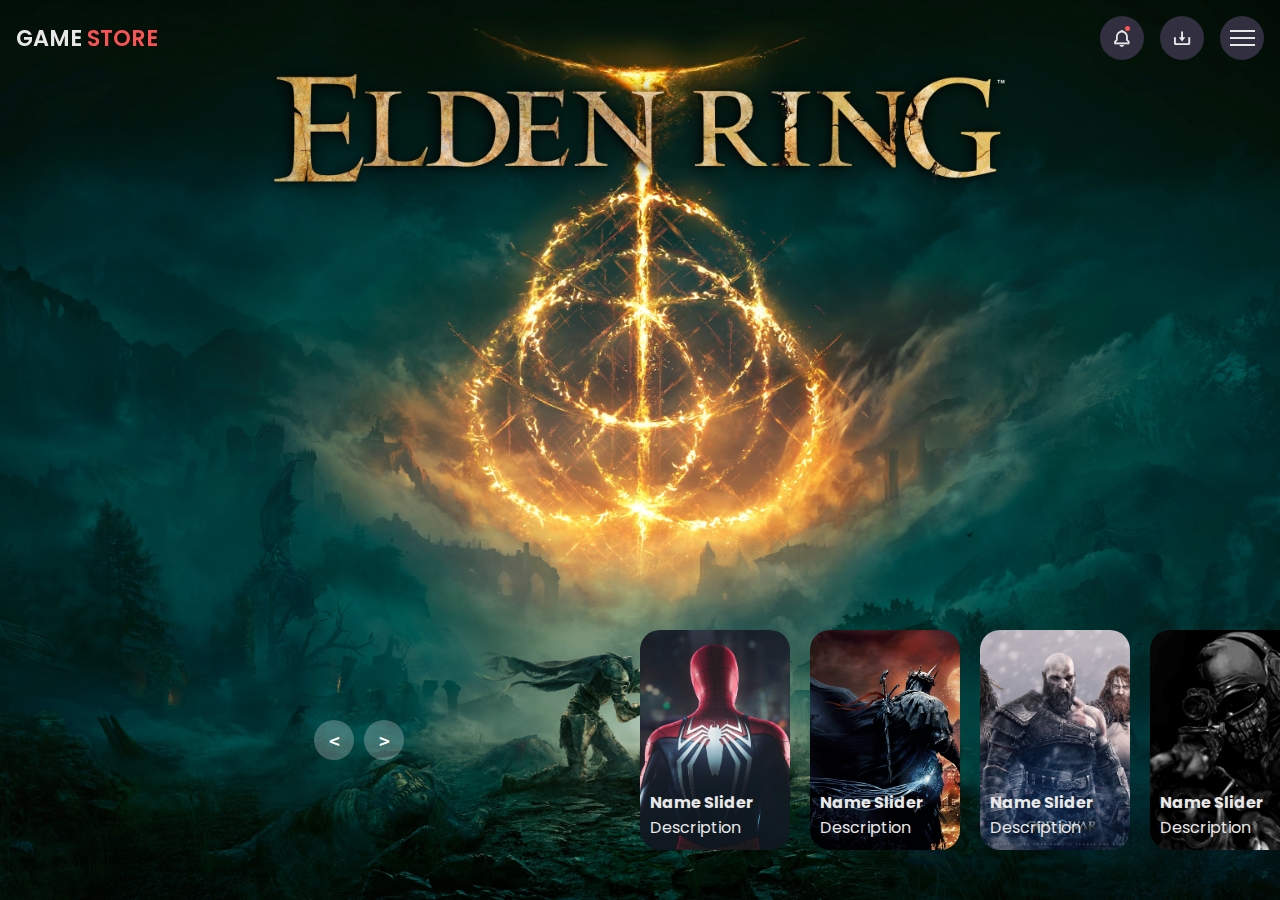
==== index.html @ dc281583 "Miner Changes" ====
<!DOCTYPE html>
<html lang="en">
  <head>
    <meta charset="UTF-8" />
    <meta name="viewport" content="width=device-width, initial-scale=1.0" />
    <title>Game Store</title>
    <!-- Fav Icon -->
    <link rel="icon" href="img/favicon.ico" type="image/x-icon" />
    <!-- Main CSS -->
    <link rel="stylesheet" href="css/style.css" />
    <!-- Box Icons -->
    <link
      href="https://unpkg.com/boxicons@2.1.4/css/boxicons.min.css"
      rel="stylesheet"
    />
  </head>
  <body>
    <header>
      <!-- Nav Bar -->
      <div class="nav container">
        <!-- Logo -->
        <a href="index.html" class="logo">Game <span>Store</span></a>
        <div class="nav-icons">
          <i class="bx bx-bell bx-tada" id="bell-icon"><span></span></i>
          <i class="bx bx-download"></i>
          <div class="menu-icon">
            <div class="line1"></div>
            <div class="line2"></div>
            <div class="line3"></div>
          </div>
        </div>
        <!-- Menu -->
        <div class="menu">
          <img src="img/gta6.png" alt="menu" />
          <div class="navbar">
            <li><a href="index.html">Home</a></li>
            <li><a href="#trending">Trending</a></li>
            <li><a href="#new">New Games</a></li>
            <li><a href="#action">Action Games</a></li>
            <li><a href="#contact">Contact US</a></li>
          </div>
        </div>
        <!-- Notification -->
        <div class="notification">
          <div class="notification-box">
            <i class="bx bxs-check-circle"></i>
            <p>Congratulation, your game download successfully.</p>
          </div>
          <div class="notification-box box-color">
            <i class="bx bxs-x-circle"></i>
            <p>Could not apply changes.</p>
          </div>
        </div>
      </div>
    </header>

    <!-- carousel -->
    <div class="carousel">
      <!-- list item -->
      <div class="list">
        <div class="item">
          <img src="img/img1.jpg" />
          <div class="content">
            <div class="author">Elden</div>
            <div class="title">Elden Ring</div>
            <div class="topic">RPG</div>
            <div class="des">
              <!-- lorem 50 -->
              Lorem ipsum dolor, sit amet consectetur adipisicing elit. Ut
              sequi, rem magnam nesciunt minima placeat, itaque eum neque
              officiis unde, eaque optio ratione aliquid assumenda facere ab et
            </div>
            <div class="buttons">
              <button>PURCHASE</button>
              <button>SEE MORE</button>
            </div>
          </div>
        </div>
        <div class="item">
          <img src="img/img2.jpg" />
          <div class="content">
            <div class="author">Sony</div>
            <div class="title">Spider Man 2</div>
            <div class="topic">Story</div>
            <div class="des">
              Lorem ipsum dolor, sit amet consectetur adipisicing elit. Ut
              sequi, rem magnam nesciunt minima placeat, itaque eum neque
              officiis unde, eaque optio ratione aliquid assumenda facere ab et
            </div>
            <div class="buttons">
              <button>PURCHASE</button>
              <button>SEE MORE</button>
            </div>
          </div>
        </div>
        <div class="item">
          <img src="img/img3.jpg" />
          <div class="content">
            <div class="author">Dark</div>
            <div class="title">Dark World</div>
            <div class="topic">Action</div>
            <div class="des">
              Lorem ipsum dolor, sit amet consectetur adipisicing elit. Ut
              sequi, rem magnam nesciunt minima placeat, itaque eum neque
              officiis unde, eaque optio ratione aliquid assumenda facere ab et
            </div>
            <div class="buttons">
              <button>PURCHASE</button>
              <button>SEE MORE</button>
            </div>
          </div>
        </div>
        <div class="item">
          <img src="img/img4.jpg" />
          <div class="content">
            <div class="author">War</div>
            <div class="title">God Of War</div>
            <div class="topic">Story</div>
            <div class="des">
              Lorem ipsum dolor, sit amet consectetur adipisicing elit. Ut
              sequi, rem magnam nesciunt minima placeat, itaque eum neque
              officiis unde, eaque optio ratione aliquid assumenda facere ab et
            </div>
            <div class="buttons">
              <button>PURCHASE</button>
              <button>SEE MORE</button>
            </div>
          </div>
        </div>
        <div class="item">
          <img src="img/img5.jpg" />
          <div class="content">
            <div class="author">Microsoft</div>
            <div class="title">Call Of Duty</div>
            <div class="topic">FPS</div>
            <div class="des">
              <!-- lorem 50 -->
              Lorem ipsum dolor, sit amet consectetur adipisicing elit. Ut
              sequi, rem magnam nesciunt minima placeat, itaque eum neque
              officiis unde, eaque optio ratione aliquid assumenda facere ab et
            </div>
            <div class="buttons">
              <button>PURCHASE</button>
              <button>SEE MORE</button>
            </div>
          </div>
        </div>
      </div>
      <!-- list thumnail -->
      <div class="thumbnail">
        <div class="item">
          <img src="img/img1.jpg" />
          <div class="content">
            <div class="title">Name Slider</div>
            <div class="description">Description</div>
          </div>
        </div>
        <div class="item">
          <img src="img/img2.jpg" />
          <div class="content">
            <div class="title">Name Slider</div>
            <div class="description">Description</div>
          </div>
        </div>
        <div class="item">
          <img src="img/img3.jpg" />
          <div class="content">
            <div class="title">Name Slider</div>
            <div class="description">Description</div>
          </div>
        </div>
        <div class="item">
          <img src="img/img4.jpg" />
          <div class="content">
            <div class="title">Name Slider</div>
            <div class="description">Description</div>
          </div>
        </div>
        <div class="item">
          <img src="img/img5.jpg" />
          <div class="content">
            <div class="title">Name Slider</div>
            <div class="description">Description</div>
          </div>
        </div>
      </div>
      <!-- next prev -->

      <div class="arrows">
        <button id="prev"><</button>
        <button id="next">></button>
      </div>
      <!-- time running -->
      <div class="time"></div>
    </div>

    <script src="js/main.js"></script>
    <script src="js/slider.js"></script>
  </body>
</html>
---- css/style.css ----
/* Google Fonts */
@import url("https://fonts.googleapis.com/css2?family=Poppins:wght@400;500;600;700&display=swap");

.poppins-regular {
  font-family: "Poppins", sans-serif;
  font-weight: 400;
  font-style: normal;
}

.poppins-medium {
  font-family: "Poppins", sans-serif;
  font-weight: 500;
  font-style: normal;
}

.poppins-semibold {
  font-family: "Poppins", sans-serif;
  font-weight: 600;
  font-style: normal;
}

.poppins-bold {
  font-family: "Poppins", sans-serif;
  font-weight: 700;
  font-style: normal;
}

* {
  font-family: "poppins", sans-serif;
  margin: 0;
  padding: 0;
  scroll-behavior: smooth scroll;
  box-sizing: border-box;
  list-style: none;
  text-decoration: none;
  scroll-padding: 2rem;
}
::selection {
  color: var(--text-color);
  background: var(--main-color);
}

:root {
  --main-color: #fa5353;
  --dark-color: #15182b;
  --light-color: #322f40;
  --text-color: hsl(0, 0%, 91%);
}

img {
  width: 100%;
}

body {
  color: var(--text-color);
  background: var(--dark-color);
}

.container {
  max-width: 1750px;
  margin: auto;
  width: 100%;
}
/* Header */
header {
  position: fixed;
  top: 0;
  left: 0;
  width: 100%;
  background: transparent;
  z-index: 100;
}
/* Nav */
.nav {
  display: flex;
  align-items: center;
  justify-content: center;
  padding: 16px;
}
/* Logo */
.logo {
  font-size: 1.4rem;
  font-weight: 600;
  color: var(--text-color);
  text-transform: uppercase;
  margin: 0 auto 0 0;
}
.logo span {
  color: var(--main-color);
}
/* Nav Icons */
.nav-icons {
  display: flex;
  align-items: center;
  column-gap: 1rem;
}
.nav-icons .bx {
  font-size: 20px;
  height: 44px;
  width: 44px;
  display: grid;
  place-items: center;
  color: var(--text-color);
  background: var(--light-color);
  border-radius: 50%;
  cursor: pointer;
}
#bell-icon {
  position: relative;
}
#bell-icon span {
  content: "";
  width: 5px;
  height: 5px;
  border-radius: 50%;
  background: var(--main-color);
  position: absolute;
  top: 10px;
  right: 14px;
}
/* Menu Icon */
.menu-icon {
  display: flex;
  flex-direction: column;
  align-items: center;
  justify-content: center;
  row-gap: 5px;
  height: 44px;
  width: 44px;
  border-radius: 50%;
  background: var(--light-color);
  cursor: pointer;
  z-index: 200;
  transition: 0.3s;
}
.menu-icon div {
  display: block;
  background: var(--text-color);
  height: 2px;
  width: 25px;
  transform: 0.3s;
}
.move .line1 {
  transform: rotate(-45deg) translate(-5px, 5px);
}
.move .line2 {
  opacity: 0;
}
.move .line3 {
  transform: rotate(45deg) translate(-5px, -5px);
}
/* Menu */

.menu {
  position: fixed;
  left: 0;
  top: 0;
  width: 100%;
  height: 100vh;
  background: rgba(0, 0, 14, 0.9);
  z-index: 106;
  display: flex;
  align-items: center;
  justify-content: space-between;
  transition: 0.5s;
  clip-path: circle(0% at 100% 0%);
}
.menu.active {
  clip-path: circle(144% at 100% 0%);
}
.menu img {
  width: 1600px;
}
.navbar {
  display: grid;
  row-gap: 1rem;
  text-align: right;
  padding-right: 2rem;
}
.navbar a {
  font-size: 1.6rem;
  color: var(--text-color);
  font-weight: 500;
  transition: 0.2s;
}
.navbar a:hover {
  border-bottom: 4px solid var(--main-color);
  font-size: 1.8rem;
}
/* Notification */
.notification {
  position: absolute;
  top: 110%;
  right: 5rem;
  background: var(--light-color);
  width: 300px;
  height: 350px;
  border-radius: 0.5rem;
  padding: 10px;
  display: flex;
  flex-direction: column;
  row-gap: 1rem;
  clip-path: circle(0% at 100% 0%);
}
.notification.active {
  clip-path: circle(144% at 100% 0%);
  transition: 0.3s;
}
.notification-box {
  display: flex;
  align-items: baseline;
  column-gap: 1rem;
  border-radius: 0.5rem;
  background: var(--dark-color);
  padding: 10px;
}
.notification-box .bx {
  color: #faf102;
}
.box-color {
  background: hsla(0, 0%, 100%, 0.4);
}
.box-color .bx {
  color: var(--main-color);
}
/* Carousel */

.carousel {
  width: 100vw;
  height: 100vh;
  overflow: hidden;
  position: relative;
}
.carousel .list .item {
  position: absolute;
  inset: 0 0 0 0;
}
.carousel .list .item img {
  width: 100%;
  height: 100%;
  object-fit: cover;
}
.carousel .list .item .content {
  position: absolute;
  top: 20%;
  width: 1140px;
  max-width: 80%;
  left: 50%;
  transform: translateX(-50%);
  padding-right: 30%;
  box-sizing: border-box;
  color: #fff;
  text-shadow: 0 5px 10px #0004;
}
.carousel .list .item .content .author {
  font-weight: bold;
  letter-spacing: 10px;
}
.carousel .list .item .content .topic,
.carousel .list .item .content .title {
  font-weight: bold;
  font-size: 5em;
  list-style: 1.3em;
}
.carousel .list .item .content .topic {
  color: var(--main-color);
}
.carousel .list .item .content .buttons {
  display: grid;
  grid-template-columns: repeat(2, 130px);
  grid-template-rows: 40px;
  gap: 5px;
  margin-top: 20px;
}
.carousel .list .item .content button {
  border: none;
  background-color: #eee;
  letter-spacing: 3px;
  font-family: poppins, serif;
  font-weight: 500;
}
.carousel .list .item .content button:nth-child(2) {
  background-color: transparent;
  color: #eee;
  border: 1px solid #eee;
}
/* Thumbnail */
.thumbnail {
  position: absolute;
  bottom: 50px;
  left: 50%;
  width: max-content;
  z-index: 50;
  display: flex;
  gap: 20px;
}
.thumbnail .item {
  width: 150px;
  height: 220px;
  flex-shrink: 0;
  position: relative;
}
.thumbnail .item img {
  width: 100%;
  height: 100%;
  object-fit: cover;
  border-radius: 20px;
}
.thumbnail .item .content {
  position: absolute;
  bottom: 10px;
  left: 10px;
  right: 10px;
}
.thumbnail .item .content .title {
  font-weight: bold;
}
/* Arrows */

.arrows {
  position: absolute;
  top: 80%;
  right: 52%;
  width: 300px;
  max-width: 30%;
  display: flex;
  gap: 10px;
  align-items: center;
}
.arrows button {
  width: 40px;
  height: 40px;
  border-radius: 50%;
  background-color: #eee4;
  border: none;
  font-family: monospace, serif;
  color: #fff;
  font-weight: bold;
  font-size: large;
  transition: 0.5s;
  z-index: 100;
}
.arrows button:hover {
  background-color: #eee;
  color: #555;
}
/* animation */
.carousel .list .item:nth-child(1) {
  z-index: 1;
}

/* animation text in first item */

.carousel .list .item:nth-child(1) .content .author,
.carousel .list .item:nth-child(1) .content .title,
.carousel .list .item:nth-child(1) .content .topic,
.carousel .list .item:nth-child(1) .content .des,
.carousel .list .item:nth-child(1) .content .buttons
{
    transform: translateY(50px);
    filter: blur(20px);
    opacity: 0;
    animation: showContent .5s 1s linear 1 forwards;
}
@keyframes showContent{
    to{
        transform: translateY(0px);
        filter: blur(0px);
        opacity: 1;
    }
}
.carousel .list .item:nth-child(1) .content .title{
    animation-delay: 1.2s!important;
}
.carousel .list .item:nth-child(1) .content .topic{
    animation-delay: 1.4s!important;
}
.carousel .list .item:nth-child(1) .content .des{
    animation-delay: 1.6s!important;
}
.carousel .list .item:nth-child(1) .content .buttons{
    animation-delay: 1.8s!important;
}
/* create animation when next click */
.carousel.next .list .item:nth-child(1) img{
    width: 150px;
    height: 220px;
    position: absolute;
    bottom: 50px;
    left: 50%;
    border-radius: 30px;
    animation: showImage .5s linear 1 forwards;
}
@keyframes showImage{
    to{
        bottom: 0;
        left: 0;
        width: 100%;
        height: 100%;
        border-radius: 0;
    }
}

.carousel.next .thumbnail .item:nth-last-child(1){
    overflow: hidden;
    animation: showThumbnail .5s linear 1 forwards;
}
.carousel.prev .list .item img{
    z-index: 100;
}
@keyframes showThumbnail{
    from{
        width: 0;
        opacity: 0;
    }
}
.carousel.next .thumbnail{
    animation: effectNext .5s linear 1 forwards;
}

@keyframes effectNext{
    from{
        transform: translateX(150px);
    }
}

/* running time */

.carousel .time{
    position: absolute;
    z-index: 1000;
    width: 0%;
    height: 3px;
    background-color: #f1683a;
    left: 0;
    top: 0;
}

.carousel.next .time,
.carousel.prev .time{
    animation: runningTime 3s linear 1 forwards;
}
@keyframes runningTime{
    from{ width: 100%}
    to{width: 0}
}


/* prev click */

.carousel.prev .list .item:nth-child(2){
    z-index: 2;
}

.carousel.prev .list .item:nth-child(2) img{
    animation: outFrame 0.5s linear 1 forwards;
    position: absolute;
    bottom: 0;
    left: 0;
}
@keyframes outFrame{
    to{
        width: 150px;
        height: 220px;
        bottom: 50px;
        left: 50%;
        border-radius: 20px;
    }
}

.carousel.prev .thumbnail .item:nth-child(1){
    overflow: hidden;
    opacity: 0;
    animation: showThumbnail .5s linear 1 forwards;
}
.carousel.next .arrows button,
.carousel.prev .arrows button{
    pointer-events: none;
}
.carousel.prev .list .item:nth-child(2) .content .author,
.carousel.prev .list .item:nth-child(2) .content .title,
.carousel.prev .list .item:nth-child(2) .content .topic,
.carousel.prev .list .item:nth-child(2) .content .des,
.carousel.prev .list .item:nth-child(2) .content .buttons
{
    animation: contentOut 1.5s linear 1 forwards!important;
}

@keyframes contentOut{
    to{
        transform: translateY(-150px);
        filter: blur(20px);
        opacity: 0;
    }
}
@media screen and (max-width: 678px) {
    .carousel .list .item .content{
        padding-right: 0;
    }
    .carousel .list .item .content .title{
        font-size: 30px;
    }
}
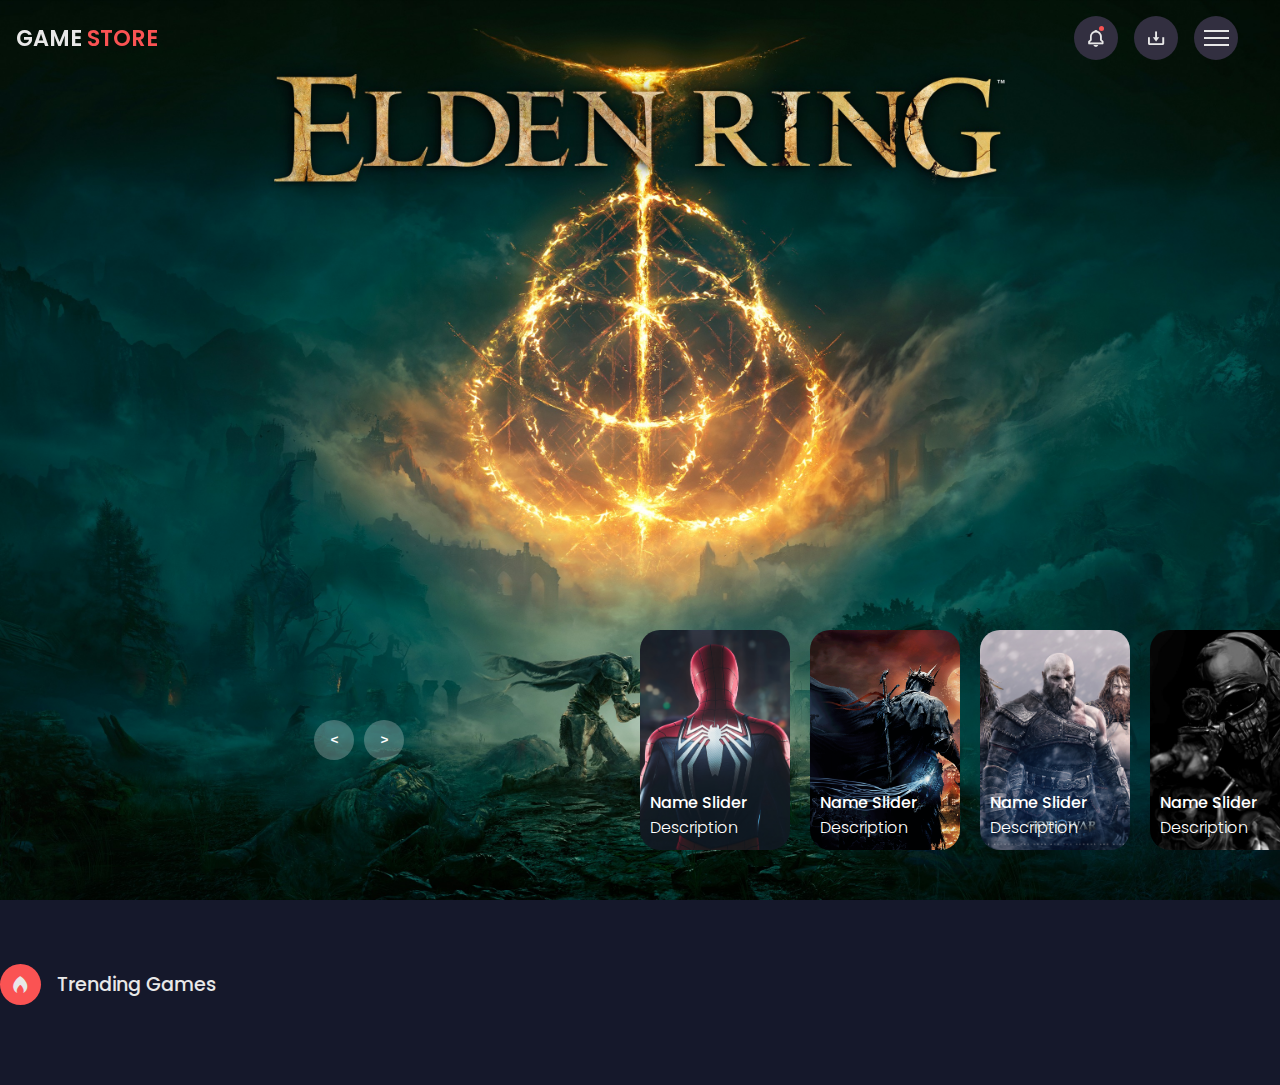
==== commit 24249a40: "glassphorphism" ====
--- a/index.html
+++ b/index.html
@@ -16,7 +16,7 @@
   </head>
   <body>
     <header>
-      <!-- Nav Bar -->
+      <!-- Nav Bar Section Start -->
       <div class="nav container">
         <!-- Logo -->
         <a href="index.html" class="logo">Game <span>Store</span></a>
@@ -54,6 +54,9 @@
       </div>
     </header>
 
+    <!-- Nav Bar Section End -->
+
+    <!-- Home Section Start -->
     <!-- carousel -->
     <div class="carousel">
       <!-- list item -->
@@ -194,6 +197,24 @@
       <div class="time"></div>
     </div>
 
+    <!-- Home Section End -->
+
+    <!-- Trending Section Start -->
+
+    <section class="trending container" id="trending">
+      <div class="heading">
+        <i class="bx bxs-flame"></i>
+        <h2>Trending Games</h2>
+      </div>
+      <!-- Content -->
+       <div class="trending-context">
+         
+       </div>
+
+    </section>    
+
+    <!-- Trending Section End -->
+    
     <script src="js/main.js"></script>
     <script src="js/slider.js"></script>
   </body>
--- a/css/style.css
+++ b/css/style.css
@@ -1,30 +1,11 @@
-/* Google Fonts */
-@import url("https://fonts.googleapis.com/css2?family=Poppins:wght@400;500;600;700&display=swap");
-
-.poppins-regular {
-  font-family: "Poppins", sans-serif;
-  font-weight: 400;
-  font-style: normal;
-}
-
-.poppins-medium {
-  font-family: "Poppins", sans-serif;
-  font-weight: 500;
-  font-style: normal;
-}
-
-.poppins-semibold {
-  font-family: "Poppins", sans-serif;
-  font-weight: 600;
-  font-style: normal;
-}
-
-.poppins-bold {
-  font-family: "Poppins", sans-serif;
-  font-weight: 700;
-  font-style: normal;
-}
-
+@import url("https://fonts.googleapis.com/css2?family=Poppins:ital,wght@0,100;0,200;0,300;0,400;0,500;0,600;0,700;0,800;0,900;1,100;1,200;1,300;1,400;1,500;1,600;1,700;1,800;1,900&display=swap");
+/* body {
+  margin: 0;
+  background-color: #000;
+  color: #eee;
+  font-family: Poppins;
+  font-size: 12px;
+} */
 * {
   font-family: "poppins", sans-serif;
   margin: 0;
@@ -33,39 +14,41 @@
   box-sizing: border-box;
   list-style: none;
   text-decoration: none;
-  scroll-padding: 2rem;
+  scroll-padding-top: 2rem;
 }
 ::selection {
   color: var(--text-color);
   background: var(--main-color);
 }
-
 :root {
   --main-color: #fa5353;
   --dark-color: #15182b;
   --light-color: #322f40;
   --text-color: hsl(0, 0%, 91%);
 }
-
+a{
+    text-decoration: none;
+}
+section {
+  padding: 4rem 0 3rem;
+}
 img {
   width: 100%;
 }
-
 body {
   color: var(--text-color);
   background: var(--dark-color);
 }
-
 .container {
   max-width: 1750px;
   margin: auto;
   width: 100%;
 }
-/* Header */
 header {
   position: fixed;
   top: 0;
   left: 0;
+  max-width: 98%;
   width: 100%;
   background: transparent;
   z-index: 100;
@@ -157,7 +140,12 @@
   top: 0;
   width: 100%;
   height: 100vh;
-  background: rgba(0, 0, 14, 0.9);
+  /* background: rgba(0, 0, 14, 0.9); */
+  /* Glassmorphism Start */
+  background-color: transparent;
+  backdrop-filter: blur(20px);
+  background-image: linear-gradient(120deg, rgba(255, 255,255,0.3), rgba(255, 255, 255, 0.2));
+  /* Glassmorphism End */
   z-index: 106;
   display: flex;
   align-items: center;
@@ -192,7 +180,12 @@
   position: absolute;
   top: 110%;
   right: 5rem;
-  background: var(--light-color);
+  /* background: var(--light-color); */
+  /* Glassmorphism Start */
+  background-color: transparent;
+  backdrop-filter: blur(20px);
+  background-image: linear-gradient(120deg, rgba(255, 255,255,0.3), rgba(255, 255, 255, 0.2));
+  /* Glassmorphism End */
   width: 300px;
   height: 350px;
   border-radius: 0.5rem;
@@ -223,15 +216,17 @@
 .box-color .bx {
   color: var(--main-color);
 }
-/* Carousel */
-
+/* carousel */
 .carousel {
+  height: 100vh;
+  /* margin-top: 0px; */
   width: 100vw;
-  height: 100vh;
   overflow: hidden;
   position: relative;
 }
 .carousel .list .item {
+  width: 100%;
+  height: 100%;
   position: absolute;
   inset: 0 0 0 0;
 }
@@ -252,39 +247,39 @@
   color: #fff;
   text-shadow: 0 5px 10px #0004;
 }
-.carousel .list .item .content .author {
+.carousel .list .item .author {
   font-weight: bold;
   letter-spacing: 10px;
 }
-.carousel .list .item .content .topic,
-.carousel .list .item .content .title {
+.carousel .list .item .title,
+.carousel .list .item .topic {
+  font-size: 5em;
   font-weight: bold;
-  font-size: 5em;
-  list-style: 1.3em;
-}
-.carousel .list .item .content .topic {
-  color: var(--main-color);
-}
-.carousel .list .item .content .buttons {
+  line-height: 1.3em;
+}
+.carousel .list .item .topic {
+  color: #f1683a;
+}
+.carousel .list .item .buttons {
   display: grid;
   grid-template-columns: repeat(2, 130px);
   grid-template-rows: 40px;
   gap: 5px;
   margin-top: 20px;
 }
-.carousel .list .item .content button {
+.carousel .list .item .buttons button {
   border: none;
   background-color: #eee;
   letter-spacing: 3px;
-  font-family: poppins, serif;
+  font-family: Poppins;
   font-weight: 500;
 }
-.carousel .list .item .content button:nth-child(2) {
+.carousel .list .item .buttons button:nth-child(2) {
   background-color: transparent;
+  border: 1px solid #fff;
   color: #eee;
-  border: 1px solid #eee;
-}
-/* Thumbnail */
+}
+/* thumbnail */
 .thumbnail {
   position: absolute;
   bottom: 50px;
@@ -307,20 +302,24 @@
   border-radius: 20px;
 }
 .thumbnail .item .content {
+  color: #fff;
   position: absolute;
   bottom: 10px;
   left: 10px;
   right: 10px;
 }
 .thumbnail .item .content .title {
-  font-weight: bold;
-}
-/* Arrows */
-
+  font-weight: 500;
+}
+.thumbnail .item .content .description {
+  font-weight: 300;
+}
+/* arrows */
 .arrows {
   position: absolute;
   top: 80%;
   right: 52%;
+  z-index: 50;
   width: 300px;
   max-width: 30%;
   display: flex;
@@ -333,17 +332,16 @@
   border-radius: 50%;
   background-color: #eee4;
   border: none;
-  font-family: monospace, serif;
   color: #fff;
+  font-family: monospace;
   font-weight: bold;
-  font-size: large;
   transition: 0.5s;
-  z-index: 100;
 }
 .arrows button:hover {
-  background-color: #eee;
-  color: #555;
-}
+  background-color: #fff;
+  color: #000;
+}
+
 /* animation */
 .carousel .list .item:nth-child(1) {
   z-index: 1;
@@ -355,149 +353,168 @@
 .carousel .list .item:nth-child(1) .content .title,
 .carousel .list .item:nth-child(1) .content .topic,
 .carousel .list .item:nth-child(1) .content .des,
-.carousel .list .item:nth-child(1) .content .buttons
-{
-    transform: translateY(50px);
-    filter: blur(20px);
+.carousel .list .item:nth-child(1) .content .buttons {
+  transform: translateY(50px);
+  filter: blur(20px);
+  opacity: 0;
+  animation: showContent 0.5s 1s linear 1 forwards;
+}
+@keyframes showContent {
+  to {
+    transform: translateY(0px);
+    filter: blur(0px);
+    opacity: 1;
+  }
+}
+.carousel .list .item:nth-child(1) .content .title {
+  animation-delay: 1.2s !important;
+}
+.carousel .list .item:nth-child(1) .content .topic {
+  animation-delay: 1.4s !important;
+}
+.carousel .list .item:nth-child(1) .content .des {
+  animation-delay: 1.6s !important;
+}
+.carousel .list .item:nth-child(1) .content .buttons {
+  animation-delay: 1.8s !important;
+}
+/* create animation when next click */
+.carousel.next .list .item:nth-child(1) img {
+  width: 150px;
+  height: 220px;
+  position: absolute;
+  bottom: 50px;
+  left: 50%;
+  border-radius: 30px;
+  animation: showImage 0.5s linear 1 forwards;
+}
+@keyframes showImage {
+  to {
+    bottom: 0;
+    left: 0;
+    width: 100%;
+    height: 100%;
+    border-radius: 0;
+  }
+}
+
+.carousel.next .thumbnail .item:nth-last-child(1) {
+  overflow: hidden;
+  animation: showThumbnail 0.5s linear 1 forwards;
+}
+.carousel.prev .list .item img {
+  z-index: 100;
+}
+@keyframes showThumbnail {
+  from {
+    width: 0;
     opacity: 0;
-    animation: showContent .5s 1s linear 1 forwards;
-}
-@keyframes showContent{
-    to{
-        transform: translateY(0px);
-        filter: blur(0px);
-        opacity: 1;
-    }
-}
-.carousel .list .item:nth-child(1) .content .title{
-    animation-delay: 1.2s!important;
-}
-.carousel .list .item:nth-child(1) .content .topic{
-    animation-delay: 1.4s!important;
-}
-.carousel .list .item:nth-child(1) .content .des{
-    animation-delay: 1.6s!important;
-}
-.carousel .list .item:nth-child(1) .content .buttons{
-    animation-delay: 1.8s!important;
-}
-/* create animation when next click */
-.carousel.next .list .item:nth-child(1) img{
+  }
+}
+.carousel.next .thumbnail {
+  animation: effectNext 0.5s linear 1 forwards;
+}
+
+@keyframes effectNext {
+  from {
+    transform: translateX(150px);
+  }
+}
+
+/* running time */
+
+.carousel .time {
+  position: absolute;
+  z-index: 1000;
+  width: 0%;
+  height: 3px;
+  background-color: #f1683a;
+  left: 0;
+  top: 0;
+}
+
+.carousel.next .time,
+.carousel.prev .time {
+  animation: runningTime 3s linear 1 forwards;
+}
+@keyframes runningTime {
+  from {
+    width: 100%;
+  }
+  to {
+    width: 0;
+  }
+}
+
+/* prev click */
+
+.carousel.prev .list .item:nth-child(2) {
+  z-index: 2;
+}
+
+.carousel.prev .list .item:nth-child(2) img {
+  animation: outFrame 0.5s linear 1 forwards;
+  position: absolute;
+  bottom: 0;
+  left: 0;
+}
+@keyframes outFrame {
+  to {
     width: 150px;
     height: 220px;
-    position: absolute;
     bottom: 50px;
     left: 50%;
-    border-radius: 30px;
-    animation: showImage .5s linear 1 forwards;
-}
-@keyframes showImage{
-    to{
-        bottom: 0;
-        left: 0;
-        width: 100%;
-        height: 100%;
-        border-radius: 0;
-    }
-}
-
-.carousel.next .thumbnail .item:nth-last-child(1){
-    overflow: hidden;
-    animation: showThumbnail .5s linear 1 forwards;
-}
-.carousel.prev .list .item img{
-    z-index: 100;
-}
-@keyframes showThumbnail{
-    from{
-        width: 0;
-        opacity: 0;
-    }
-}
-.carousel.next .thumbnail{
-    animation: effectNext .5s linear 1 forwards;
-}
-
-@keyframes effectNext{
-    from{
-        transform: translateX(150px);
-    }
-}
-
-/* running time */
-
-.carousel .time{
-    position: absolute;
-    z-index: 1000;
-    width: 0%;
-    height: 3px;
-    background-color: #f1683a;
-    left: 0;
-    top: 0;
-}
-
-.carousel.next .time,
-.carousel.prev .time{
-    animation: runningTime 3s linear 1 forwards;
-}
-@keyframes runningTime{
-    from{ width: 100%}
-    to{width: 0}
-}
-
-
-/* prev click */
-
-.carousel.prev .list .item:nth-child(2){
-    z-index: 2;
-}
-
-.carousel.prev .list .item:nth-child(2) img{
-    animation: outFrame 0.5s linear 1 forwards;
-    position: absolute;
-    bottom: 0;
-    left: 0;
-}
-@keyframes outFrame{
-    to{
-        width: 150px;
-        height: 220px;
-        bottom: 50px;
-        left: 50%;
-        border-radius: 20px;
-    }
-}
-
-.carousel.prev .thumbnail .item:nth-child(1){
-    overflow: hidden;
-    opacity: 0;
-    animation: showThumbnail .5s linear 1 forwards;
+    border-radius: 20px;
+  }
+}
+
+.carousel.prev .thumbnail .item:nth-child(1) {
+  overflow: hidden;
+  opacity: 0;
+  animation: showThumbnail 0.5s linear 1 forwards;
 }
 .carousel.next .arrows button,
-.carousel.prev .arrows button{
-    pointer-events: none;
+.carousel.prev .arrows button {
+  pointer-events: none;
 }
 .carousel.prev .list .item:nth-child(2) .content .author,
 .carousel.prev .list .item:nth-child(2) .content .title,
 .carousel.prev .list .item:nth-child(2) .content .topic,
 .carousel.prev .list .item:nth-child(2) .content .des,
-.carousel.prev .list .item:nth-child(2) .content .buttons
-{
-    animation: contentOut 1.5s linear 1 forwards!important;
-}
-
-@keyframes contentOut{
-    to{
-        transform: translateY(-150px);
-        filter: blur(20px);
-        opacity: 0;
-    }
+.carousel.prev .list .item:nth-child(2) .content .buttons {
+  animation: contentOut 1.5s linear 1 forwards !important;
+}
+
+@keyframes contentOut {
+  to {
+    transform: translateY(-150px);
+    filter: blur(20px);
+    opacity: 0;
+  }
 }
 @media screen and (max-width: 678px) {
-    .carousel .list .item .content{
-        padding-right: 0;
-    }
-    .carousel .list .item .content .title{
-        font-size: 30px;
-    }
+  .carousel .list .item .content {
+    padding-right: 0;
+  }
+  .carousel .list .item .content .title {
+    font-size: 30px;
+  }
+}
+/* Heading */
+.heading {
+  display: flex !important;
+  align-items: center !important;
+  column-gap: 1rem;
+  margin-bottom: 2rem;
+}
+.heading .bx {
+  font-size: 21px;
+  color: var(--text-color);
+  background: var(--main-color);
+  padding: 10px;
+  border-radius: 5rem;
+}
+.heading h2 {
+  font-size: 1.2rem;
+  font-weight: 500;
 }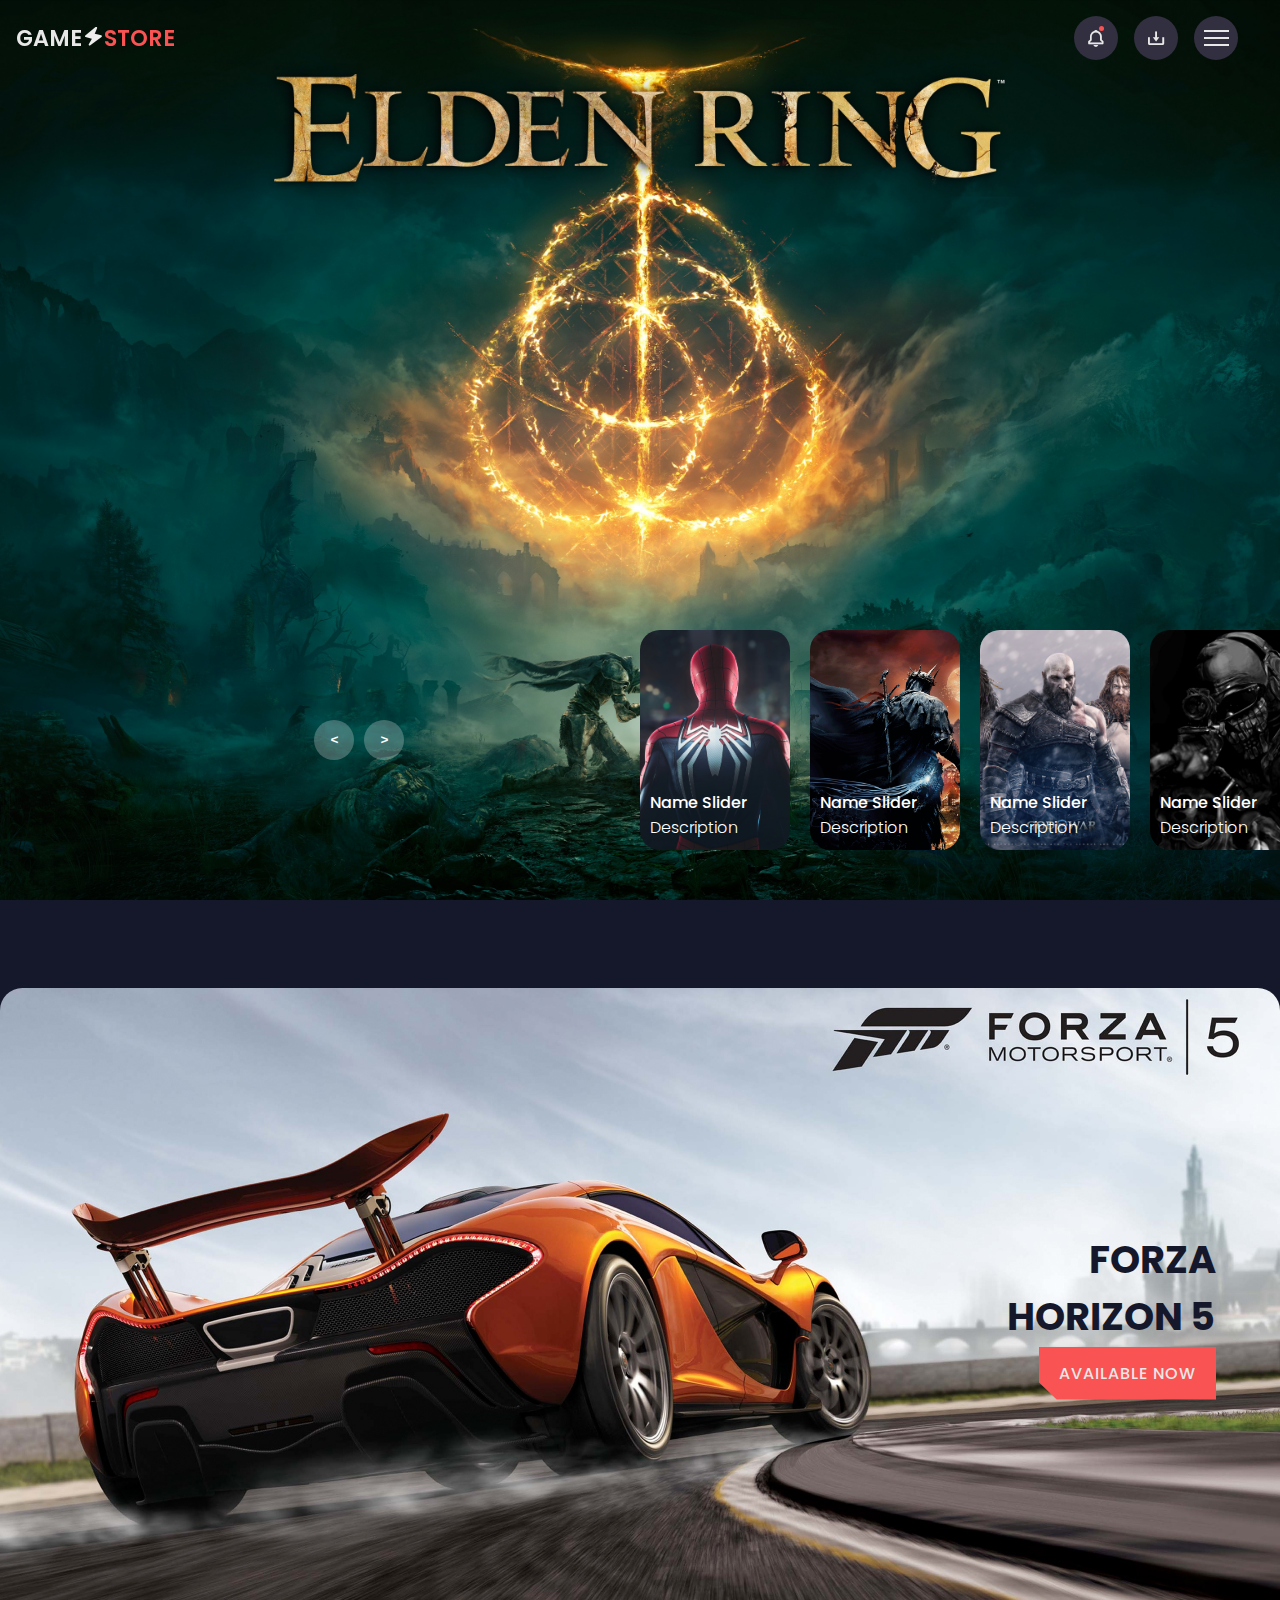
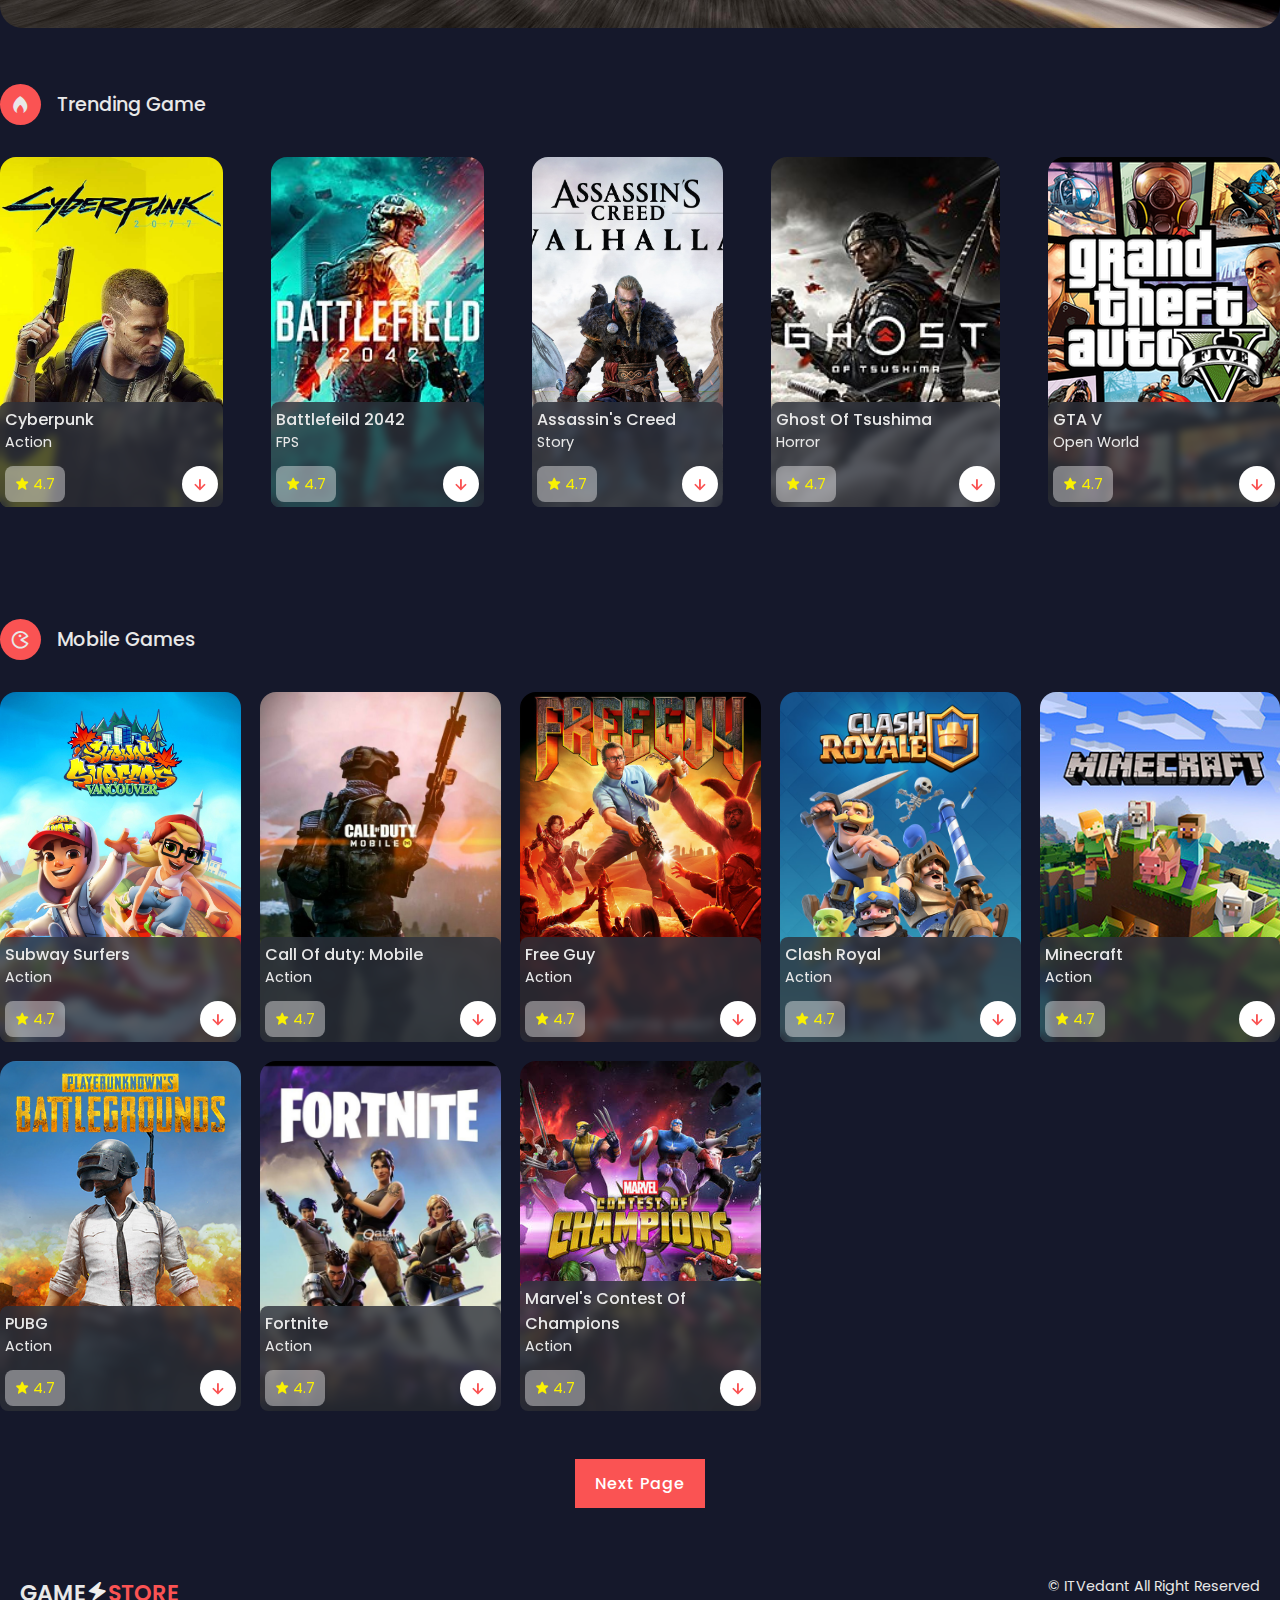
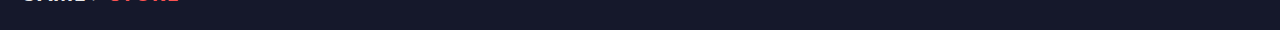
==== commit d9d156dc: "half Done" ====
--- a/index.html
+++ b/index.html
@@ -19,7 +19,7 @@
       <!-- Nav Bar Section Start -->
       <div class="nav container">
         <!-- Logo -->
-        <a href="index.html" class="logo">Game <span>Store</span></a>
+        <a href="index.html" class="logo">Game<i class='bx bxs-zap' style='color:#eeeeee'  ></i><span>Store</span></a>
         <div class="nav-icons">
           <i class="bx bx-bell bx-tada" id="bell-icon"><span></span></i>
           <i class="bx bx-download"></i>
@@ -38,7 +38,7 @@
             <li><a href="#new">New Games</a></li>
             <li><a href="#action">Action Games</a></li>
             <li><a href="#contact">Contact US</a></li>
-          </div>
+          <10px 10px>
         </div>
         <!-- Notification -->
         <div class="notification">
@@ -199,23 +199,290 @@
 
     <!-- Home Section End -->
 
+    <!-- Second Home Section Start -->
+    <section class="home container" id="home">
+      <img src="img/home3.jpg" alt="" />
+      <div class="home-text">
+        <h1>
+          Forza <br />
+          Horizon 5
+        </h1>
+        <a href="#" class="btn">Available Now</a>
+      </div>
+    </section>
+    <!-- Second Home Section End -->
+
     <!-- Trending Section Start -->
 
     <section class="trending container" id="trending">
       <div class="heading">
         <i class="bx bxs-flame"></i>
-        <h2>Trending Games</h2>
+        <h2>Trending Game</h2>
       </div>
       <!-- Content -->
-       <div class="trending-context">
-         
-       </div>
-
-    </section>    
-
+      <div class="trending-content swiper">
+        <div class="swiper-wrapper">
+          <!-- Slide 1 -->
+          <div class="swiper-slide">
+            <div class="box">
+              <img src="img/trending1.webp" alt="" />
+              <div class="box-text">
+                <h2>Cyberpunk</h2>
+                <h3>Action</h3>
+                <div class="rating-download">
+                  <div class="rating">
+                    <i class="bx bxs-star"></i>
+                    <span>4.7</span>
+                  </div>
+                  <a href="#" class="box-btn"
+                    ><i class="bx bx-down-arrow-alt"></i
+                  ></a>
+                </div>
+              </div>
+            </div>
+          </div>
+          <!-- Slide 2 -->
+          <div class="swiper-slide">
+            <div class="box">
+              <img src="img/trending2.jpg" alt="" />
+              <div class="box-text">
+                <h2>Battlefeild 2042</h2>
+                <h3>FPS</h3>
+                <div class="rating-download">
+                  <div class="rating">
+                    <i class="bx bxs-star"></i>
+                    <span>4.7</span>
+                  </div>
+                  <a href="#" class="box-btn"
+                    ><i class="bx bx-down-arrow-alt"></i
+                  ></a>
+                </div>
+              </div>
+            </div>
+          </div>
+          <!-- Slide 3 -->
+          <div class="swiper-slide">
+            <div class="box">
+              <img src="img/trending3.jpg" alt="" />
+              <div class="box-text">
+                <h2>Assassin's Creed</h2>
+                <h3>Story</h3>
+                <div class="rating-download">
+                  <div class="rating">
+                    <i class="bx bxs-star"></i>
+                    <span>4.7</span>
+                  </div>
+                  <a href="#" class="box-btn"
+                    ><i class="bx bx-down-arrow-alt"></i
+                  ></a>
+                </div>
+              </div>
+            </div>
+          </div>
+          <!-- Slide 4 -->
+          <div class="swiper-slide">
+            <div class="box">
+              <img src="img/trending4.jpg" alt="" />
+              <div class="box-text">
+                <h2>Ghost Of Tsushima</h2>
+                <h3>Horror</h3>
+                <div class="rating-download">
+                  <div class="rating">
+                    <i class="bx bxs-star"></i>
+                    <span>4.7</span>
+                  </div>
+                  <a href="#" class="box-btn"
+                    ><i class="bx bx-down-arrow-alt"></i
+                  ></a>
+                </div>
+              </div>
+            </div>
+          </div>
+          <!-- Slide 5 -->
+          <div class="swiper-slide">
+            <div class="box">
+              <img src="img/trending5.png" alt="" />
+              <div class="box-text">
+                <h2>GTA V</h2>
+                <h3>Open World</h3>
+                <div class="rating-download">
+                  <div class="rating">
+                    <i class="bx bxs-star"></i>
+                    <span>4.7</span>
+                  </div>
+                  <a href="#" class="box-btn"
+                    ><i class="bx bx-down-arrow-alt"></i
+                  ></a>
+                </div>
+              </div>
+            </div>
+          </div>
+        </div>
+      </div>
+    </section>
     <!-- Trending Section End -->
-    
+
+    <!-- New Game Section Start -->
+    <section class="new container" id="new">
+      <div class="heading">
+        <i class="bx bx-game"></i>
+        <h2>Mobile Games</h2>
+      </div>
+      <!-- content -->
+      <div class="new-content">
+        <!-- Box 1 -->
+        <div class="box">
+          <img src="img/new1.jpg" alt="" />
+          <div class="box-text">
+            <h2>Subway Surfers</h2>
+            <h3>Action</h3>
+            <div class="rating-download">
+              <div class="rating">
+                <i class="bx bxs-star"></i>
+                <span>4.7</span>
+              </div>
+              <a href="#" class="box-btn"
+                ><i class="bx bx-down-arrow-alt"></i>
+              </a>
+            </div>
+          </div>
+        </div>
+        <!-- Box 2 -->
+        <div class="box">
+          <img src="img/new2.jpg" alt="" />
+          <div class="box-text">
+            <h2>Call Of duty: Mobile</h2>
+            <h3>Action</h3>
+            <div class="rating-download">
+              <div class="rating">
+                <i class="bx bxs-star"></i>
+                <span>4.7</span>
+              </div>
+              <a href="#" class="box-btn"
+                ><i class="bx bx-down-arrow-alt"></i>
+              </a>
+            </div>
+          </div>
+        </div>
+        <!-- Box 3 -->
+        <div class="box">
+          <img src="img/new3.jpg" alt="" />
+          <div class="box-text">
+            <h2>Free Guy</h2>
+            <h3>Action</h3>
+            <div class="rating-download">
+              <div class="rating">
+                <i class="bx bxs-star"></i>
+                <span>4.7</span>
+              </div>
+              <a href="#" class="box-btn"
+                ><i class="bx bx-down-arrow-alt"></i>
+              </a>
+            </div>
+          </div>
+        </div>
+        <!-- Box 4 -->
+        <div class="box">
+          <img src="img/new4.jpg" alt="" />
+          <div class="box-text">
+            <h2>Clash Royal</h2>
+            <h3>Action</h3>
+            <div class="rating-download">
+              <div class="rating">
+                <i class="bx bxs-star"></i>
+                <span>4.7</span>
+              </div>
+              <a href="#" class="box-btn"
+                ><i class="bx bx-down-arrow-alt"></i>
+              </a>
+            </div>
+          </div>
+        </div>
+        <!-- Box 5 -->
+        <div class="box">
+          <img src="img/new5.png" alt="" />
+          <div class="box-text">
+            <h2>Minecraft</h2>
+            <h3>Action</h3>
+            <div class="rating-download">
+              <div class="rating">
+                <i class="bx bxs-star"></i>
+                <span>4.7</span>
+              </div>
+              <a href="#" class="box-btn"
+                ><i class="bx bx-down-arrow-alt"></i>
+              </a>
+            </div>
+          </div>
+        </div>
+        <!-- Box 6 -->
+        <div class="box">
+          <img src="img/new6.png" alt="" />
+          <div class="box-text">
+            <h2>PUBG</h2>
+            <h3>Action</h3>
+            <div class="rating-download">
+              <div class="rating">
+                <i class="bx bxs-star"></i>
+                <span>4.7</span>
+              </div>
+              <a href="#" class="box-btn"
+                ><i class="bx bx-down-arrow-alt"></i>
+              </a>
+            </div>
+          </div>
+        </div>
+        <!-- Box 7 -->
+        <div class="box">
+          <img src="img/new7.png" alt="" />
+          <div class="box-text">
+            <h2>Fortnite</h2>
+            <h3>Action</h3>
+            <div class="rating-download">
+              <div class="rating">
+                <i class="bx bxs-star"></i>
+                <span>4.7</span>
+              </div>
+              <a href="#" class="box-btn"
+                ><i class="bx bx-down-arrow-alt"></i>
+              </a>
+            </div>
+          </div>
+        </div>
+        <!-- Box 8 -->
+        <div class="box">
+          <img src="img/new8.jpg" alt="" />
+          <div class="box-text">
+            <h2>Marvel's Contest Of Champions</h2>
+            <h3>Action</h3>
+            <div class="rating-download">
+              <div class="rating">
+                <i class="bx bxs-star"></i>
+                <span>4.7</span>
+              </div>
+              <a href="#" class="box-btn"
+                ><i class="bx bx-down-arrow-alt"></i>
+              </a>
+            </div>
+          </div>
+        </div>
+      </div>
+      <div class="next-page">
+        <a href="#">Next Page</a>
+      </div>
+    </section>
+
+    <!-- New Game Section End -->
+
+    <!-- Copyright -->
+     <div class="copyright">
+      <a href="#" class="logo">Game<i class='bx bxs-zap' style='color:#eeeeee'  ></i><span>Store</span></a>
+      <p>&#169; ITVedant All Right Reserved</p>
+     </div>
+
+    <!-- Main Script -->
     <script src="js/main.js"></script>
+    <!-- Slider Script -->
     <script src="js/slider.js"></script>
   </body>
 </html>
--- a/css/style.css
+++ b/css/style.css
@@ -16,18 +16,18 @@
   text-decoration: none;
   scroll-padding-top: 2rem;
 }
-::selection {
-  color: var(--text-color);
-  background: var(--main-color);
-}
 :root {
   --main-color: #fa5353;
   --dark-color: #15182b;
   --light-color: #322f40;
   --text-color: hsl(0, 0%, 91%);
 }
-a{
-    text-decoration: none;
+::selection {
+  color: var(--text-color);
+  background: var(--main-color);
+}
+a {
+  text-decoration: none;
 }
 section {
   padding: 4rem 0 3rem;
@@ -144,7 +144,7 @@
   /* Glassmorphism Start */
   background-color: transparent;
   backdrop-filter: blur(20px);
-  background-image: linear-gradient(120deg, rgba(255, 255,255,0.3), rgba(255, 255, 255, 0.2));
+
   /* Glassmorphism End */
   z-index: 106;
   display: flex;
@@ -184,7 +184,11 @@
   /* Glassmorphism Start */
   background-color: transparent;
   backdrop-filter: blur(20px);
-  background-image: linear-gradient(120deg, rgba(255, 255,255,0.3), rgba(255, 255, 255, 0.2));
+  background-image: linear-gradient(
+    120deg,
+    rgba(214, 23, 23, 0.3),
+    rgba(204, 16, 16, 0.2)
+  );
   /* Glassmorphism End */
   width: 300px;
   height: 350px;
@@ -500,10 +504,11 @@
     font-size: 30px;
   }
 }
+
 /* Heading */
 .heading {
-  display: flex !important;
-  align-items: center !important;
+  display: flex;
+  align-items: center;
   column-gap: 1rem;
   margin-bottom: 2rem;
 }
@@ -517,4 +522,144 @@
 .heading h2 {
   font-size: 1.2rem;
   font-weight: 500;
+}
+/* Second Home */
+.home {
+  position: relative;
+  height: 640px;
+  display: flex;
+  align-items: center;
+  justify-content: flex-end;
+  margin-top: 5rem;
+}
+.home img {
+  position: absolute;
+  width: 100%;
+  height: 100%;
+  object-fit: cover;
+  border-radius: 1.4rem;
+  z-index: -1;
+}
+.home-text {
+  padding-right: 4rem;
+  text-align: right;
+}
+.home-text h1 {
+  font-size: 2.4rem;
+  text-transform: uppercase;
+  color: var(--dark-color);
+  margin-bottom: 1rem;
+}
+.btn {
+  background: var(--main-color);
+  padding: 15px 20px;
+  color: var(--text-color);
+  text-transform: uppercase;
+  font-size: 1rem;
+  letter-spacing: 1px;
+  font-weight: 500;
+  clip-path: polygon(0 0, 100% 0%, 100% 100%, 10% 100%, 0% 68%);
+}
+.btn:hover {
+  background: var(--light-color);
+  transition: 0.3s all linear;
+}
+.box {
+  position: relative;
+  width: 100%;
+  height: 350px;
+  border-radius: 0.5rem;
+}
+.box img {
+  width: 100%;
+  height: 100%;
+  object-fit: cover;
+  border-radius: 1rem;
+}
+.box .box-text {
+  position: absolute;
+  right: 0;
+  left: 0;
+  bottom: 0;
+  padding: 5px;
+  background: hsl(227, 14%, 20%, 0.8);
+  backdrop-filter: blur(4px);
+  border-radius: 0.5rem;
+}
+.box .box-text h2 {
+  font-size: 1rem;
+  font-weight: 500;
+}
+.box .box-text h3 {
+  font-size: 0.9rem;
+  font-weight: 400;
+  margin-bottom: 0.8rem;
+}
+.rating-download {
+  display: flex;
+  justify-content: space-between;
+}
+.rating {
+  display: flex;
+  align-items: center;
+  column-gap: 4px;
+  background: hsl(0, 0%, 100%, 0.4);
+  padding: 4px 10px;
+  border-radius: 0.5rem;
+}
+.rating .bx {
+  color: #faf102;
+  font-size: 0.9rem;
+}
+.rating span {
+  color: #faf102;
+  font-size: 0.9rem;
+}
+.box-btn .bx {
+  padding: 8px;
+  background-color: #fff;
+  border-radius: 5rem;
+  color: var(--main-color);
+  font-weight: 400;
+  font-size: 20px;
+}
+.box-btn .bx:hover {
+  background: var(--dark-color);
+}
+.swiper-wrapper {
+  display: flex;
+  justify-content: center;
+  column-gap: 3rem;
+}
+/* New Content */
+.new-content {
+  display: grid;
+  grid-template-columns: repeat(auto-fit, minmax(240px, auto));
+  gap: 1.2rem;
+}
+.next-page {
+  display: flex;
+  justify-content: center;
+  align-items: center;
+  margin-top: 3rem;
+}
+.next-page a {
+  background: var(--main-color);
+  padding: 12px 20px;
+  color: #fff;
+  letter-spacing: 1px;
+  font-weight: 500;
+}
+.next-page a:hover {
+  background: var(--light-color);
+  transition: 0.3s all linear;
+}
+.copyright {
+  display: flex;
+  justify-content: space-between;
+  padding: 20px;
+}
+.copyright p {
+  font-size: 0.9rem;
+  color: var(--text-color);
 }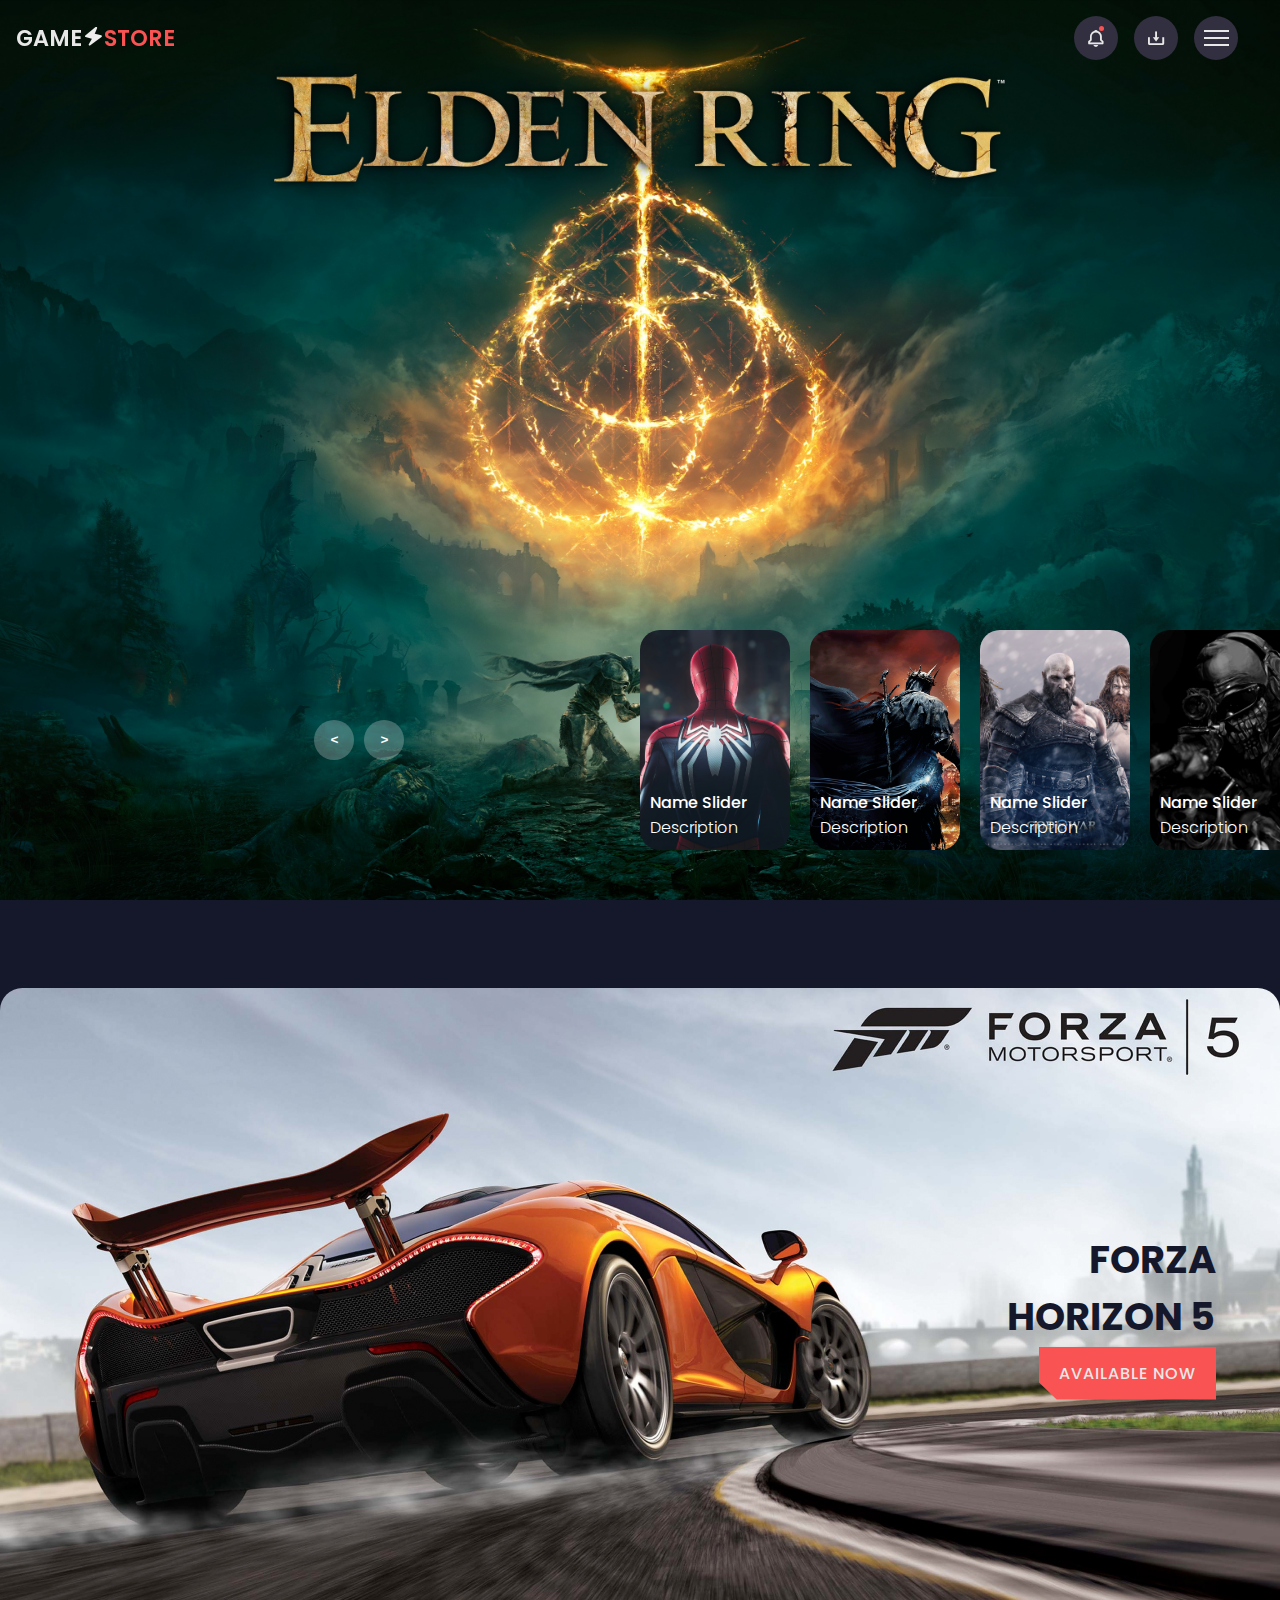
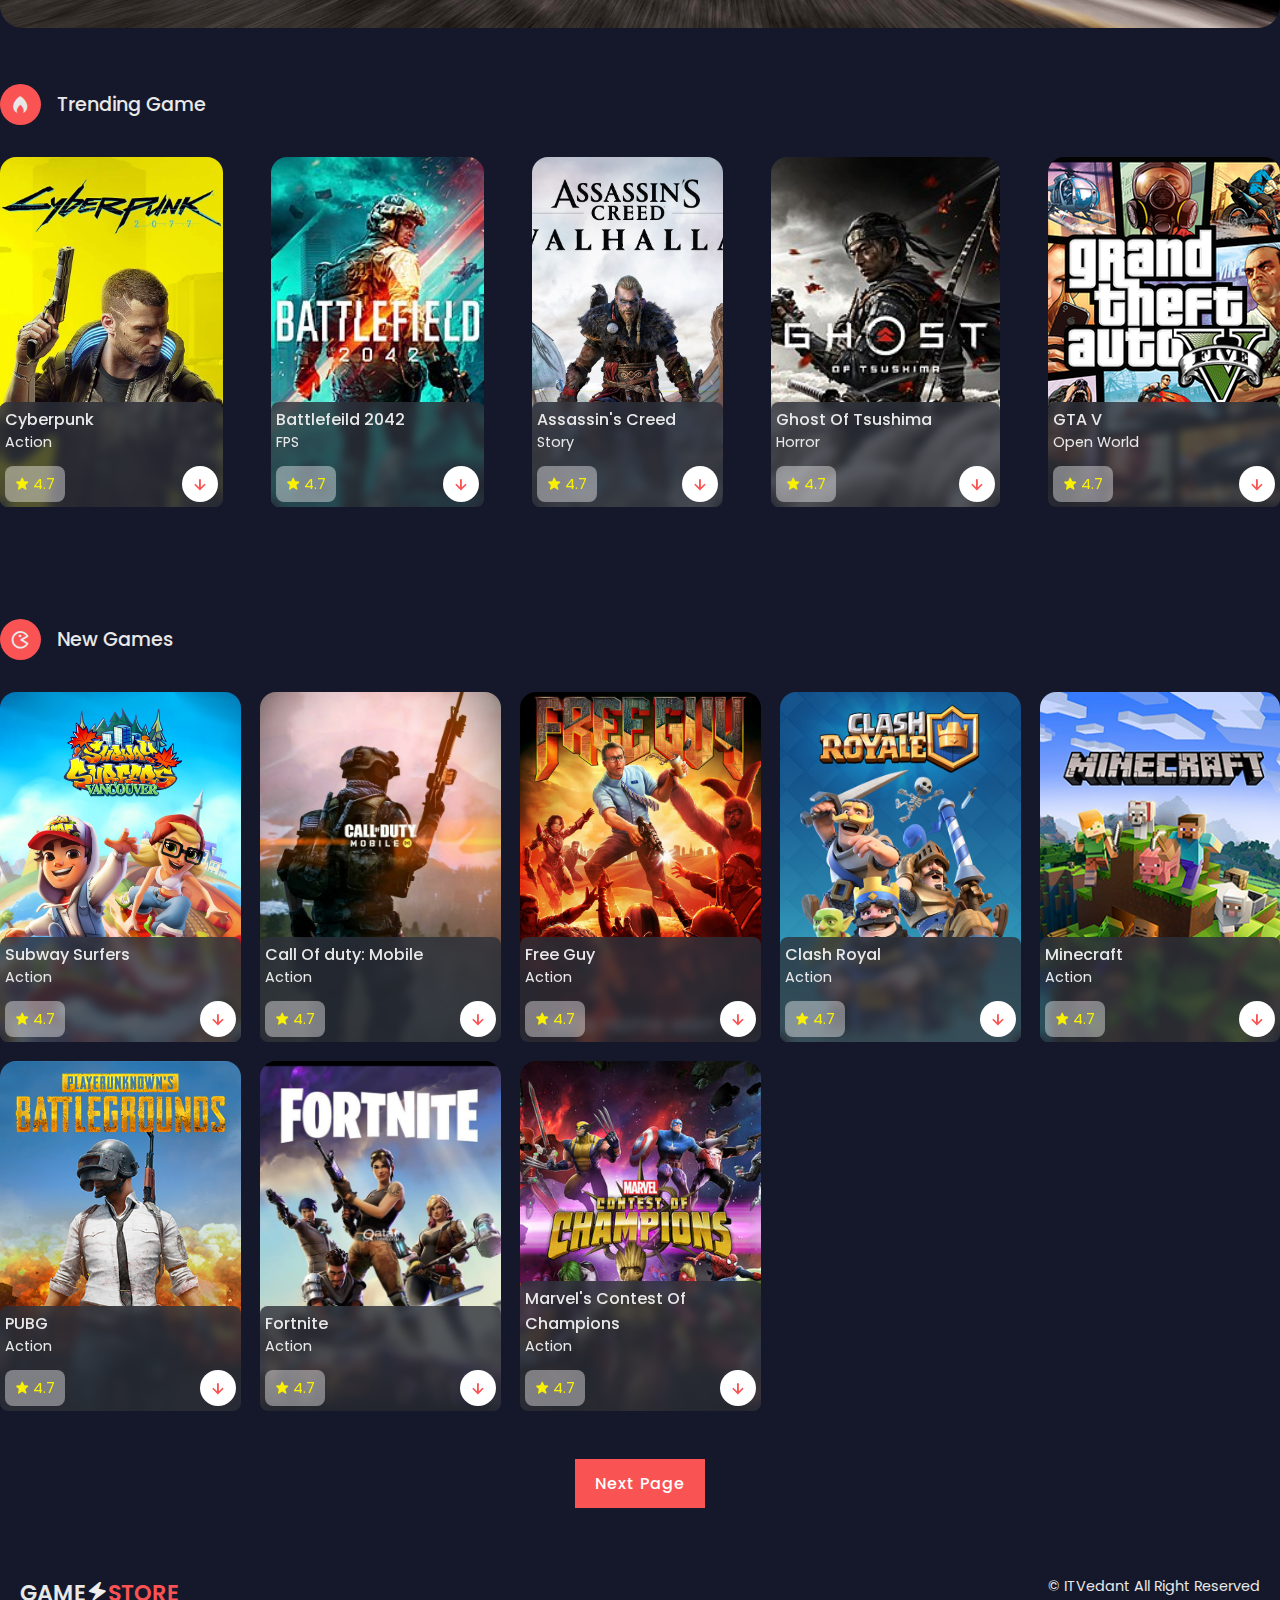
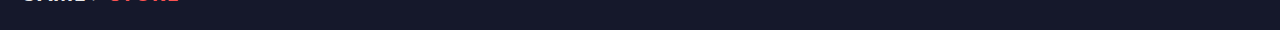
==== commit 84318f31: "Scroll Bar" ====
--- a/index.html
+++ b/index.html
@@ -16,6 +16,11 @@
   </head>
   <body>
     <header>
+      <!-- Custom ScrollBar Start -->
+      <div class="progress">
+        <div class="progress-bar" id="scroll-bar"></div>
+      </div>
+      <!-- Custom ScrollBar End -->
       <!-- Nav Bar Section Start -->
       <div class="nav container">
         <!-- Logo -->
@@ -36,9 +41,8 @@
             <li><a href="index.html">Home</a></li>
             <li><a href="#trending">Trending</a></li>
             <li><a href="#new">New Games</a></li>
-            <li><a href="#action">Action Games</a></li>
+            <li><a href="download.html">Download</a></li>
             <li><a href="#contact">Contact US</a></li>
-          <10px 10px>
         </div>
         <!-- Notification -->
         <div class="notification">
@@ -197,7 +201,6 @@
       <div class="time"></div>
     </div>
 
-    <!-- Home Section End -->
 
     <!-- Second Home Section Start -->
     <section class="home container" id="home">
@@ -326,7 +329,7 @@
     <section class="new container" id="new">
       <div class="heading">
         <i class="bx bx-game"></i>
-        <h2>Mobile Games</h2>
+        <h2>New Games</h2>
       </div>
       <!-- content -->
       <div class="new-content">
@@ -341,7 +344,7 @@
                 <i class="bx bxs-star"></i>
                 <span>4.7</span>
               </div>
-              <a href="#" class="box-btn"
+              <a href="download.html" class="box-btn"
                 ><i class="bx bx-down-arrow-alt"></i>
               </a>
             </div>
@@ -475,7 +478,7 @@
     <!-- New Game Section End -->
 
     <!-- Copyright -->
-     <div class="copyright">
+     <div class="copyright container">
       <a href="#" class="logo">Game<i class='bx bxs-zap' style='color:#eeeeee'  ></i><span>Store</span></a>
       <p>&#169; ITVedant All Right Reserved</p>
      </div>
--- a/css/style.css
+++ b/css/style.css
@@ -38,6 +38,7 @@
 body {
   color: var(--text-color);
   background: var(--dark-color);
+  overflow-x: hidden;
 }
 .container {
   max-width: 1750px;
@@ -223,7 +224,7 @@
 /* carousel */
 .carousel {
   height: 100vh;
-  /* margin-top: 0px; */
+  margin-top: 0px;
   width: 100vw;
   overflow: hidden;
   position: relative;
@@ -662,4 +663,99 @@
 .copyright p {
   font-size: 0.9rem;
   color: var(--text-color);
+}
+/* Video Section */
+
+.video-container video {
+  width: 100%;
+  aspect-ratio: 16/9;
+}
+.video-container {
+  margin-top: 5rem;
+}
+.about {
+  margin-top: 2rem;
+}
+.about h2 {
+  display: inline-flex;
+  font-size: 1.4rem;
+  font-weight: 500;
+  border-bottom: 4px solid var(--main-color);
+}
+.about p {
+  font-size: 0.938rem;
+  margin-top: 1rem;
+  text-align: justify;
+}
+/* Screenshot */
+.screenshots h2 {
+  display: inline-flex;
+  font-size: 1.4rem;
+  font-weight: 500;
+  border-bottom: 4px solid var(--main-color);
+  margin: 1.6rem 0;
+}
+.screenshots-content {
+  display: grid;
+  grid-template-columns: repeat(auto-fit, minmax(280px, auto));
+  gap: 10px;
+  justify-content: center;
+  max-width: 80%;
+  margin: auto;
+  width: 100%;
+}
+.screenshots-content img {
+  width: 100%;
+  height: 440px;
+  object-fit: cover;
+}
+.download {
+  max-width: 80%;
+  margin: auto;
+  width: 100%;
+  display: grid;
+  justify-content: center;
+  margin-top: 2rem;
+}
+.download h2 {
+  text-align: center;
+  font-size: 1.4rem;
+  font-weight: 500;
+  margin: 1.6rem 0;
+}
+.download-links {
+  display: grid;
+  grid-template-columns: repeat(3,1fr);
+  gap: 10px;
+  margin-bottom: 2rem;
+}
+.download-links a{
+  text-align: center;
+  background: var(--main-color);
+  padding: 12px 20px;
+  color: var(--text-color);
+  letter-spacing: 1px;
+  font-weight: 500;
+}
+.download-links a:hover {
+  background: var(--light-color);
+  transition: 0.3s all linear;
+}
+/* Display Block for Default Scroll Bar */
+html::-webkit-scrollbar {
+  display: none;
+}
+/*  Custom Scroll Bar */
+.progress {
+  position: fixed;
+  top: 0;
+  left: 0;
+  width: 100%;
+  height: 4px;
+  z-index: 300;
+}
+.progress-bar {
+  height: 4px;
+  background: var(--main-color);
+  width: 0%;
 }